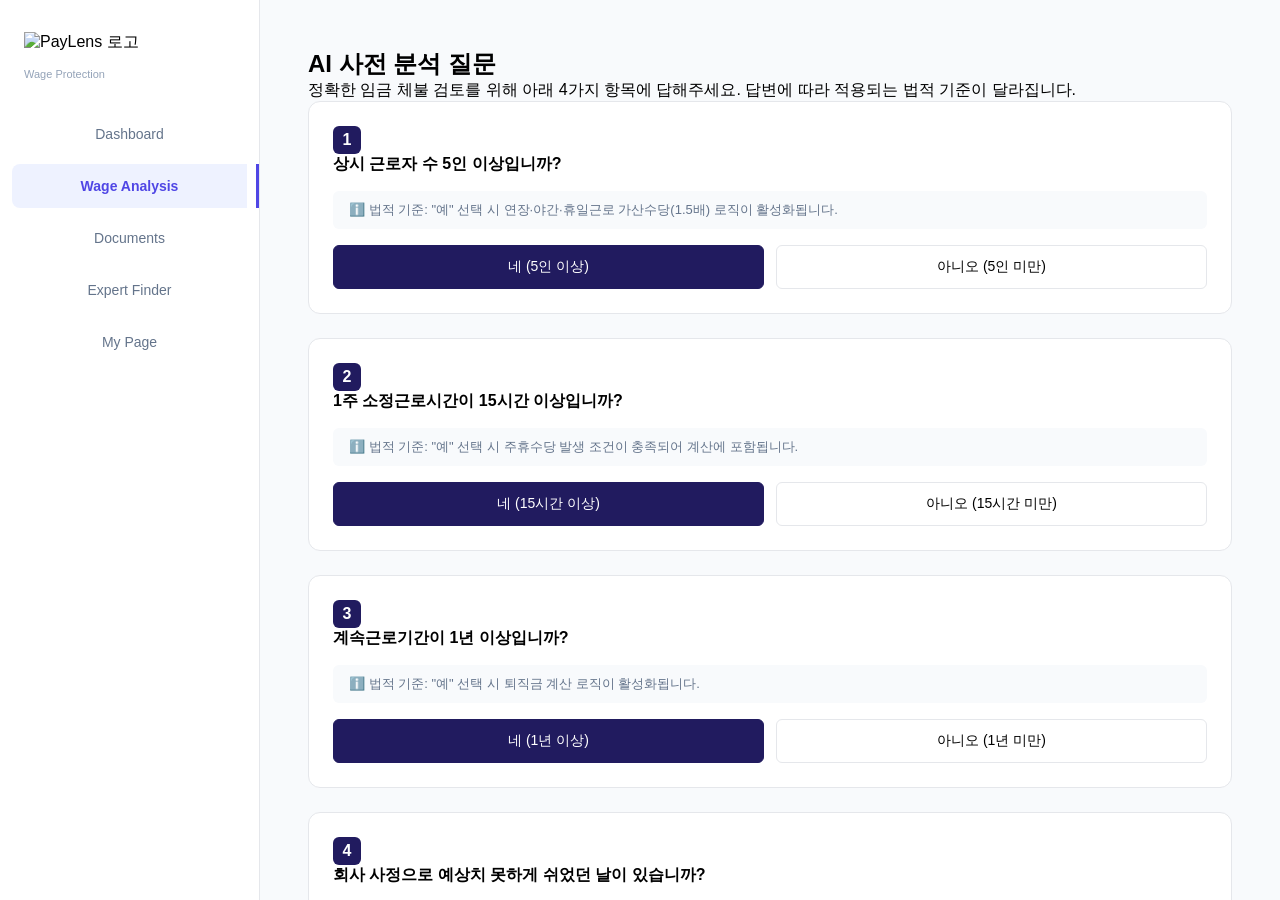
==== analysis.html @ aee92594 "로그인 창 추가" ====
<!DOCTYPE html>
<html lang="en">
<head>
    <meta charset="UTF-8">
    <meta name="viewport" content="width=device-width, initial-scale=1.0">
    <title>대쉬보드 뼈대</title>
    <link rel="stylesheet" href="dashboard.css">
</head>
<body>
    <!-- 사이드바 구역 -->
    <aside class="sidebar">
        <div class="sidebar-logo">
            <img src="https://i.postimg.cc/htrdm6VM/Pay-Lens-logo.png" 
            alt="PayLens 로고"
            class="logo-img"
            fetchpriority="high"
            >
        </div>
        <p class="logo-subtitle">Wage Protection</p>
        <nav class="sidebar-nav">
            <a href="dashboard.html">Dashboard</a>
            <a href="analysis.html" class="active">Wage Analysis</a>
            <a href="documents.html">Documents</a>
            <a href="finder.html">Expert Finder</a>
            <a href="mypage.html">My Page</a>
        </nav>
    </aside>
    <main class="main-content">
        <div class="analysis-header">
            <h2>AI 사전 분석 질문</h2>
            <p>정확한 임금 체불 검토를 위해 아래 4가지 항목에 답해주세요. 답변에 따라 적용되는 법적 기준이 달라집니다.</p>
        </div>

            <!-- 질문 카드 1 -->
        <div class="question-card">
            <div class="card-top">
                <span class="q-number">1</span>
                <h4 class="q-text">상시 근로자 수 5인 이상입니까?</h4>
            </div>
            <p class="legal-info">
                <span class="info-icon">ℹ️</span> 
                법적 기준: "예" 선택 시 연장·야간·휴일근로 가산수당(1.5배) 로직이 활성화됩니다.
            </p>
            <div class="selection-group">
                <button class="select-btn active">네 (5인 이상)</button>
                <button class="select-btn">아니오 (5인 미만)</button>
            </div>
        </div>
        
            <!-- 질문 카드 2 -->
        <div class="question-card">
            <div class="card-top">
                <span class="q-number">2</span>
                <h4 class="q-text">1주 소정근로시간이 15시간 이상입니까?</h4>
            </div>
            <p class="legal-info">
                <span class="info-icon">ℹ️</span> 
                법적 기준:  "예" 선택 시 주휴수당 발생 조건이 충족되어 계산에 포함됩니다.
            </p>
            <div class="selection-group">
                <button class="select-btn active">네 (15시간 이상)</button>
                <button class="select-btn">아니오 (15시간 미만)</button>
            </div>
        </div>

            <!-- 질문 카드 3 -->
        <div class="question-card">
            <div class="card-top">
                <span class="q-number">3</span>
                <h4 class="q-text">계속근로기간이 1년 이상입니까?</h4>
            </div>
            <p class="legal-info">
                <span class="info-icon">ℹ️</span> 
                법적 기준: "예" 선택 시 퇴직금 계산 로직이 활성화됩니다.
            </p>
            <div class="selection-group">
                <button class="select-btn active">네 (1년 이상)</button>
                <button class="select-btn">아니오 (1년 미만)</button>
            </div>
        </div>

            <!-- 질문 카드 4 -->
        <div class="question-card">
            <div class="card-top">
                <span class="q-number">4</span>
                <h4 class="q-text">회사 사정으로 예상치 못하게 쉬었던 날이 있습니까?</h4>
            </div>
            <p class="legal-info">
                <span class="info-icon">ℹ️</span> 
                법적 기준: "예" 선택 시 휴업수당(평균임금의 70%) 청구 가능성이 검토됩니다.
            </p>
            <div class="selection-group">
                <button class="select-btn active">네 (휴업 경험 있음)</button>
                <button class="select-btn">아니오 (없음)</button>
            </div>
        </div>

        <!-- 아래에 '분석 시작하기' 버튼 추가 -->
        <div class="action-footer">
            <button class="start-analysis-btn" onclick="location.href='loading.html'">분석 시작하기</button>
        </div>
    </main>
</body>
</html>
---- dashboard.css ----
/* 기본 뼈대 */
* {
    margin: 0;
    padding: 0;
    box-sizing: border-box;
}

body {
    font-family: 'Pretendard', -apple-system, sans-serif;
    display: flex;       /* 좌우로 나란히 배치 */
    height: 100vh;       /* 화면 높이 100% 꽉 채우기 (전체 스크롤 방지) */
    width: 100vw;
    overflow: hidden; 
}

/* ==========================================
   사이드바
   ========================================== */
.sidebar {
    width: 260px;
    background-color: #ffffff;
    border-right: 1px solid #E5E7EB;
    display: flex;
    flex-direction: column;
    flex-shrink: 0;
}


.sidebar-logo {
    padding: 32px 24px 0 24px;
}

.logo-img {
    height: 32px;
    width: auto;
    display: block;
}

.logo-subtitle {
    margin: 4px 24px 32px 24px;
    font-size: 11px;
    color: #94A3B8;
    font-weight: 500;
}

/* ==========================================
   메뉴 네비게이션
   ========================================== */
.sidebar-nav {
    display: flex;
    flex-direction: column;
    padding: 0 12px;
}

.sidebar-nav a {
    text-decoration: none;  
    display: flex;
    justify-content: center;
    align-items: center;
    padding: 14px 20px;
    margin-bottom: 8px;
    
    color: #64748B;
    font-size: 14px;
    font-weight: 500;
    border-radius: 8px;
    transition: all 0.2s ease;
}

.sidebar-nav a:hover {
    background-color: #F1F5F9;
    color: #4F46E5;
}

.sidebar-nav a.active {
    background-color: #EEF2FF; 
    color: #4F46E5;            
    font-weight: 600;
    position: relative;
    border-radius: 8px 0 0 8px;
}

.sidebar-nav a.active::after {
    content: "";
    position: absolute;
    right: -12px;
    top: 0;
    bottom: 0;
    width: 3px;
    background-color: #4F46E5;
}

/* ==========================================
   메인 콘텐츠
   ========================================== */
.main-content {
    flex: 1;
    background-color: #F8FAFC;
    overflow-y: auto;
    padding: 48px;
}
/* ==========================================
   메인 콘텐츠 내부 디자인
   ========================================== */
.dashboard-header {
    margin-bottom: 32px;
}

.dashboard-header h2 {
    font-size: 24px;
    font-weight: 700;
    color: #1E293B;
    margin-bottom: 8px;
}

.dashboard-header p {
    font-size: 14px;
    color: #64748B;
}

/* 흰색 배경의 업로드 카드 */
.upload-card {
    background-color: #ffffff;
    border: 1px solid #E5E7EB;
    border-radius: 12px; /* 모서리 둥글게 */
    padding: 32px;
}

.card-title {
    font-size: 18px;
    font-weight: 600;
    color: #1E293B;
    margin-bottom: 24px;
}

.upload-area {
    border: 2px dashed #CBD5E1;
    background-color: #F8FAFC;
    border-radius: 8px;
    padding: 60px 20px;
    
    display: flex;
    flex-direction: column;
    align-items: center;
    justify-content: center;
    text-align: center;
}

.file-input {
    display: none; 
}

.upload-icon {
    font-size: 32px;
    margin-bottom: 16px;
}

.upload-title {
    font-size: 16px;
    font-weight: 600;
    color: #334155;
    margin-bottom: 8px;
}

.upload-subtitle {
    font-size: 13px;
    color: #94A3B8;
    margin-bottom: 24px;
}

.upload-btn {
    background-color: #211B5F; /* 사진과 비슷한 짙은 남색 */
    color: #ffffff;
    padding: 10px 24px;
    border-radius: 6px;
    font-size: 14px;
    font-weight: 500;
    cursor: pointer; /* 마우스 올리면 손가락 모양으로 */
    transition: background-color 0.2s;
}

.upload-btn:hover {
    background-color: #312E81;
}
/* 질문 카드 전체 박스 */
.question-card {
    background: white;
    border: 1px solid #E5E7EB;
    border-radius: 12px;
    padding: 24px;
    margin-bottom: 24px;
}

/* 숫자 아이콘 */
.q-number {
    background: #211B5F;
    color: white;
    width: 28px;
    height: 28px;
    display: inline-flex;
    align-items: center;
    justify-content: center;
    border-radius: 6px;
    margin-right: 12px;
    font-weight: bold;
}

/* 법적 기준 텍스트 */
.legal-info {
    font-size: 13px;
    color: #64748B;
    background: #F8FAFC;
    padding: 10px 16px;
    border-radius: 6px;
    margin: 16px 0;
}

/* 선택 버튼 그룹 */
.selection-group {
    display: flex;
    gap: 12px;
}

.select-btn {
    flex: 1;
    padding: 12px;
    border: 1px solid #E5E7EB;
    background: white;
    border-radius: 6px;
    cursor: pointer;
    font-size: 14px;
    transition: 0.2s;
}

/* 선택되었을 때 (Active) */
.select-btn.active {
    background: #211B5F;
    color: white;
    border-color: #211B5F;
}
/* 분석 시작하기 버튼을 감싸는 구역 */
.action-footer {
    width: 100%;
    margin-top: 40px;
    display: flex;
    justify-content: flex-end; /* 🌟 버튼을 오른쪽 끝으로 보냅니다 */
}

.start-analysis-btn {
    background-color: #211B5F; /* 진한 남색 */
    color: white;
    padding: 12px 40px;
    border: none;
    border-radius: 6px;
    font-size: 16px;
    font-weight: 600;
    cursor: pointer;
    transition: background 0.2s;
}

.start-analysis-btn:hover {
    background-color: #312E81;
}
/* 1. 위아래로 움직이는 스캔 라인 애니메이션 */
@keyframes scanning {
    0% { top: 0%; }
    100% { top: 100%; }
}

.scan-line {
    position: absolute;
    width: 100%;
    height: 4px;
    background: linear-gradient(to right, transparent, #4F46E5, transparent);
    box-shadow: 0 0 15px #4F46E5;
    z-index: 10;
    /* 🌟 여기서 애니메이션을 실행합니다: 2초 동안 계속 위아래로! */
    animation: scanning 2s linear infinite alternate;
}

/* 1. 회전 애니메이션 정의 */
@keyframes smooth-rotate {
    0% { transform: rotate(0deg); }
    100% { transform: rotate(360deg); }
}

/* 2. 아이콘 스타일 */
.status-icon.spin {
    display: inline-flex;
    align-items: center;
    justify-content: center;
    
    font-size: 20px; /* 화살표 크기 */
    color: #4F46E5;  /* 브랜드 컬러 (보라색) */
    
    /* 🌟 요란하지 않게 만드는 포인트: 
       속도를 2초로 늦추고(2s), 
       linear 대신 'ease-in-out'을 쓰면 회전이 더 부드럽습니다. */
    animation: smooth-rotate 2s ease-in-out infinite;
    
    /* 원 모양 배경 (선택사항) */
    width: 36px;
    height: 36px;
    background-color: #EEF2FF;
    border-radius: 50%;
}

/* --- 기본 레이아웃 디자인 --- */
.loading-card {
    background: white;
    border-radius: 16px;
    display: flex;
    padding: 40px;
    gap: 40px;
    box-shadow: 0 4px 20px rgba(0,0,0,0.05);
}

.doc-mockup {
    width: 200px;
    height: 260px;
    background: #F1F5F9;
    border-radius: 8px;
    position: relative; /* 스캔 라인의 기준점 */
    overflow: hidden;   /* 라인이 박스 밖으로 안 나가게 */
}

.status-item {
    display: flex;
    align-items: center;
    gap: 15px;
    margin-bottom: 25px;
    opacity: 0.5; /* 기본은 흐리게 */
}

.status-item.done, .status-item.loading {
    opacity: 1; /* 완료나 로딩 중인 것만 진하게 */
}

.status-icon {
    width: 32px;
    height: 32px;
    background: #F1F5F9;
    border-radius: 50%;
    display: flex;
    align-items: center;
    justify-content: center;
}

.status-item.done .status-icon {
    background: #EEF2FF;
    color: #4F46E5;
}
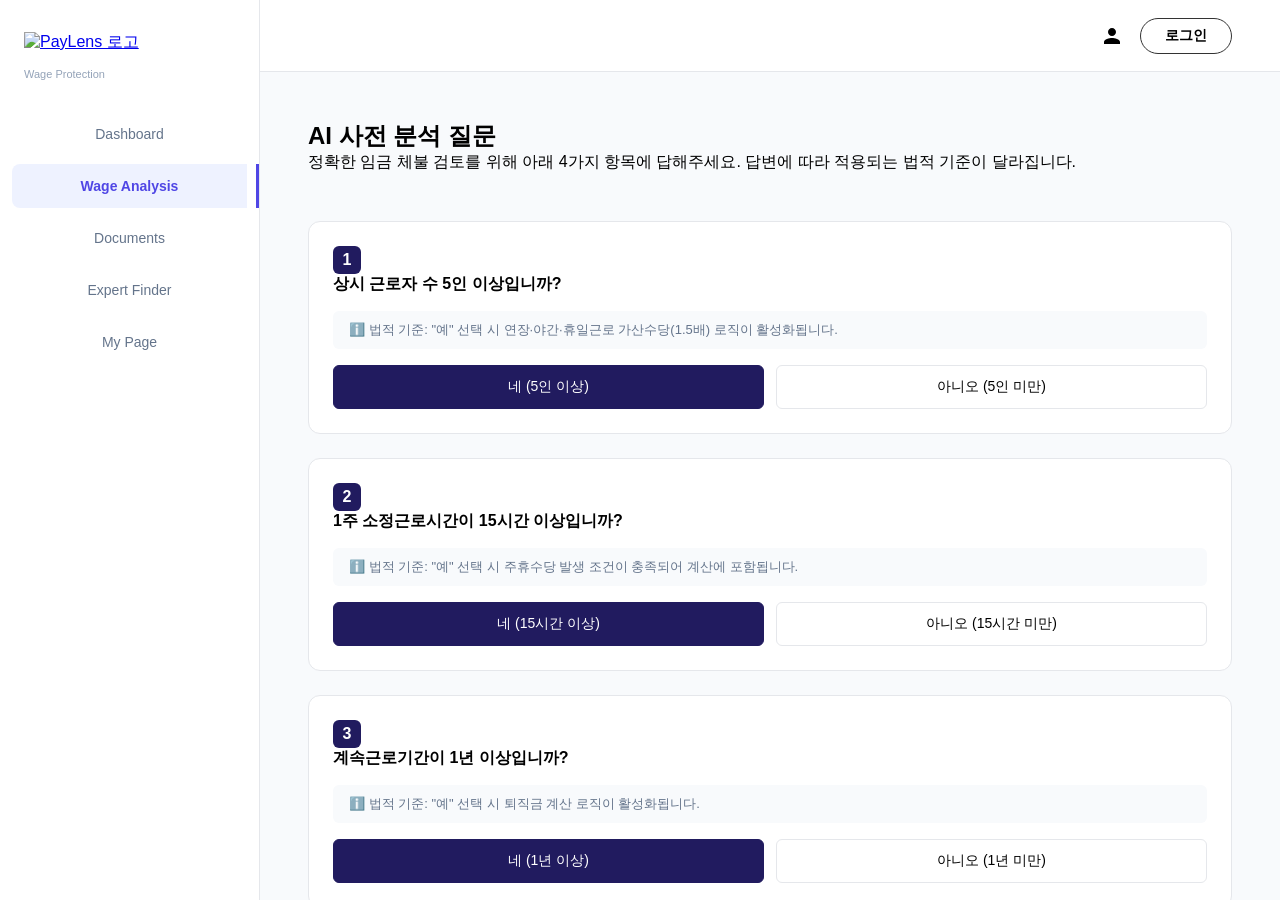
==== commit c329bb4e: "Add files via upload 대쉬보드 수정 : 로그인 버튼" ====
--- a/analysis.html
+++ b/analysis.html
@@ -10,11 +10,13 @@
     <!-- 사이드바 구역 -->
     <aside class="sidebar">
         <div class="sidebar-logo">
-            <img src="https://i.postimg.cc/htrdm6VM/Pay-Lens-logo.png" 
-            alt="PayLens 로고"
-            class="logo-img"
-            fetchpriority="high"
-            >
+            <a href="index.html">
+                <img src="https://i.postimg.cc/htrdm6VM/Pay-Lens-logo.png" 
+                alt="PayLens 로고"
+                class="logo-img"
+                fetchpriority="high"
+                >
+            </a>
         </div>
         <p class="logo-subtitle">Wage Protection</p>
         <nav class="sidebar-nav">
@@ -30,6 +32,14 @@
             <h2>AI 사전 분석 질문</h2>
             <p>정확한 임금 체불 검토를 위해 아래 4가지 항목에 답해주세요. 답변에 따라 적용되는 법적 기준이 달라집니다.</p>
         </div>
+
+        <div class="user-actions">
+            <svg class="icon-user" viewBox="0 0 24 24" fill="black" width="24" height="24">
+                <path d="M12 12c2.21 0 4-1.79 4-4s-1.79-4-4-4-4 1.79-4 4 1.79 4 4 4zm0 2c-2.67 0-8 1.34-8 4v2h16v-2c0-2.66-5.33-4-8-4z"/>
+            </svg>
+            <button class="btn-login">로그인</button>
+        </div>
+       
 
             <!-- 질문 카드 1 -->
         <div class="question-card">
--- a/dashboard.css
+++ b/dashboard.css
@@ -97,11 +97,14 @@
     flex: 1;
     background-color: #F8FAFC;
     overflow-y: auto;
-    padding: 48px;
+    /* 🌟 상단 패딩을 크게 늘려서 전체 내용물을 아래로 쑥 내립니다 */
+    /* 위쪽 패딩을 120px로 늘림 (위 120px, 우 48px, 아래 48px, 좌 48px) */
+    padding: 120px 48px 48px 48px; 
 }
 /* ==========================================
    메인 콘텐츠 내부 디자인
    ========================================== */
+
 .dashboard-header {
     margin-bottom: 32px;
 }
@@ -118,11 +121,44 @@
     color: #64748B;
 }
 
+.analysis-header {
+    margin-bottom: 48px;
+}
+
+.user-actions {
+    display: flex;
+    align-items: center;
+    justify-content: flex-end;
+    gap: 16px;
+    
+    position: fixed; /* 위치 고정 */
+    top: 0;
+    right: 0;
+    left: 260px; 
+    
+    height: 72px;
+    background-color: #ffffff; 
+    border-bottom: 1px solid #E5E7EB;
+    padding: 0 48px;
+    
+    z-index: 100;    
+}
+
+.btn-login {
+    padding: 8px 24px;
+    border: 1px solid #333;
+    border-radius: 30px;
+    background-color: #fff;
+    font-size: 14px;
+    font-weight: bold;
+    cursor: pointer;
+}
+
 /* 흰색 배경의 업로드 카드 */
 .upload-card {
     background-color: #ffffff;
     border: 1px solid #E5E7EB;
-    border-radius: 12px; /* 모서리 둥글게 */
+    border-radius: 12px;
     padding: 32px;
 }
 
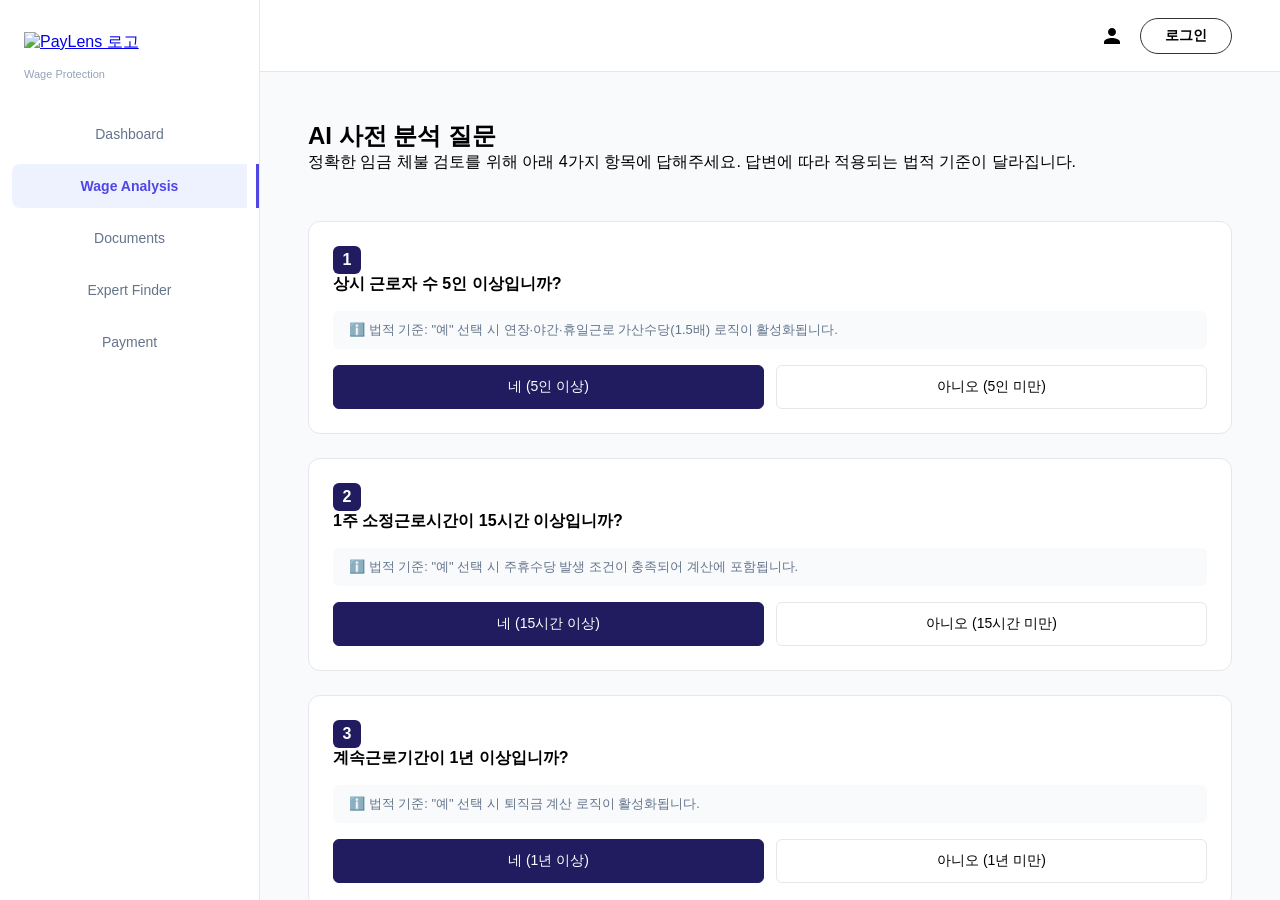
==== commit 623266c9: "Add files via upload payment 창 추가" ====
--- a/analysis.html
+++ b/analysis.html
@@ -22,9 +22,9 @@
         <nav class="sidebar-nav">
             <a href="dashboard.html">Dashboard</a>
             <a href="analysis.html" class="active">Wage Analysis</a>
-            <a href="documents.html">Documents</a>
-            <a href="finder.html">Expert Finder</a>
-            <a href="mypage.html">My Page</a>
+            <a href="#">Documents</a>
+            <a href="#">Expert Finder</a>
+            <a href="payment.html">Payment</a>
         </nav>
     </aside>
     <main class="main-content">
@@ -37,7 +37,7 @@
             <svg class="icon-user" viewBox="0 0 24 24" fill="black" width="24" height="24">
                 <path d="M12 12c2.21 0 4-1.79 4-4s-1.79-4-4-4-4 1.79-4 4 1.79 4 4 4zm0 2c-2.67 0-8 1.34-8 4v2h16v-2c0-2.66-5.33-4-8-4z"/>
             </svg>
-            <button class="btn-login">로그인</button>
+            <button class="btn-login" onclick="location.href='login.html'">로그인</button>
         </div>
        
 
--- a/dashboard.css
+++ b/dashboard.css
@@ -385,4 +385,337 @@
 .status-item.done .status-icon {
     background: #EEF2FF;
     color: #4F46E5;
+}
+/* 결과 페이지 전용 헤더 */
+.result-header {
+    display: flex;
+    justify-content: space-between;
+    align-items: center;
+    margin-bottom: 24px;
+}
+
+.badge-alert {
+    background-color: #FEE2E2;
+    color: #EF4444;
+    padding: 6px 14px;
+    border-radius: 20px;
+    font-size: 13px;
+    font-weight: 600;
+}
+
+/* 그리드 레이아웃 */
+.summary-grid, .footer-grid {
+    display: grid;
+    grid-template-columns: 1fr 1.5fr; /* 왼쪽은 좁게, 오른쪽은 넓게 */
+    gap: 24px;
+    margin-bottom: 24px;
+}
+
+.footer-grid { grid-template-columns: 1fr 1fr; } /* 하단은 1:1 */
+
+.res-card {
+    background: white;
+    border: 1px solid #E5E7EB;
+    border-radius: 12px;
+    padding: 24px;
+}
+
+/* 미지급액 강조 */
+.amount-main {
+    font-size: 32px;
+    color: #DC2626;
+    margin: 12px 0;
+}
+
+.btn-dispute {
+    width: 100%;
+    background: #B91C1C;
+    color: white;
+    border: none;
+    padding: 12px;
+    border-radius: 6px;
+    cursor: pointer;
+    font-weight: 600;
+}
+
+/* 상세 내역 테이블 리스트 */
+.section-header {
+    display: flex;
+    justify-content: space-between;
+    margin-bottom: 20px;
+}
+
+.table-row {
+    display: flex;
+    justify-content: space-between;
+    padding: 16px 0;
+    border-bottom: 1px solid #F1F5F9;
+}
+
+.table-row.alert-row {
+    background-color: #FFF7ED; /* 경고 줄 연한 주황 배경 */
+    margin: 0 -24px;
+    padding: 16px 24px;
+}
+
+.row-info { display: flex; gap: 16px; align-items: center; }
+.row-values { display: flex; gap: 40px; text-align: right; }
+.val-box { display: flex; flex-direction: column; min-width: 80px; }
+.diff-minus { color: #DC2626; font-weight: 600; }
+
+/* 하단 CTA 카드 (남색 배경) */
+.cta-card {
+    background-color: #1E1B4B;
+    color: white;
+    padding: 30px;
+    border-radius: 12px;
+}
+
+.cta-btns { display: flex; gap: 12px; margin-top: 20px; }
+.btn-white { flex: 1; background: white; border: none; padding: 10px; border-radius: 6px; cursor: pointer; }
+.btn-indigo { flex: 1; background: #312E81; color: white; border: none; padding: 10px; border-radius: 6px; cursor: pointer; }
+
+/* 결제 */
+
+.payment-wrapper {
+    display: grid;
+    grid-template-columns: 350px 1fr;
+    gap: 24px;
+    padding: 0 40px 40px 40px;
+    align-items: start;
+    max-width: 1100px;
+}
+
+.plan-card {
+    background-color: #ffffff;
+    border: 1px solid #E2E8F0;
+    border-radius: 8px;
+    padding: 32px;
+    position: relative;
+    box-shadow: 0 2px 4px rgba(0,0,0,0.02);
+}
+
+.badge-recommend {
+    position: absolute;
+    top: 12px;
+    right: 24px;
+    background-color: #1E1B4B; /* 진한 남색 */
+    color: #ffffff;
+    font-size: 12px;
+    font-weight: 600;
+    padding: 4px 12px;
+    border-radius: 4px;
+}
+
+.plan-title {
+    font-size: 16px;
+    color: #334155;
+    font-weight: 600;
+    margin-bottom: 16px;
+}
+
+.plan-price {
+    margin-bottom: 24px;
+    padding-bottom: 24px;
+    border-bottom: 1px solid #F1F5F9;
+}
+
+.plan-price strong {
+    font-size: 32px;
+    color: #1E1B4B;
+    font-weight: 800;
+}
+
+.plan-price span {
+    font-size: 14px;
+    color: #94A3B8;
+}
+
+.plan-features {
+    list-style: none;
+    margin-bottom: 32px;
+}
+
+.plan-features li {
+    font-size: 13px;
+    color: #475569;
+    margin-bottom: 16px;
+    display: flex;
+    align-items: center;
+}
+
+.check-icon {
+    background-color: #1E1B4B;
+    color: white;
+    border-radius: 50%;
+    width: 16px;
+    height: 16px;
+    display: inline-flex;
+    justify-content: center;
+    align-items: center;
+    font-size: 10px;
+    margin-right: 12px;
+}
+
+.security-notice {
+    background-color: #F8FAFC;
+    border: 1px solid #E2E8F0;
+    border-radius: 6px;
+    padding: 16px;
+    display: flex;
+    align-items: flex-start;
+    gap: 12px;
+}
+
+.shield-icon {
+    font-size: 16px;
+}
+
+.security-notice p {
+    font-size: 11px;
+    color: #64748B;
+    line-height: 1.4;
+}
+
+.payment-card {
+    background-color: #ffffff;
+    border: 1px solid #E2E8F0;
+    border-radius: 8px;
+    padding: 40px;
+    box-shadow: 0 2px 4px rgba(0,0,0,0.02);
+}
+
+.payment-title {
+    font-size: 16px;
+    font-weight: 600;
+    color: #334155;
+    margin-bottom: 24px;
+}
+
+/* 결제 수단 버튼들 */
+.payment-methods {
+    display: grid;
+    grid-template-columns: 1fr 1fr 1fr;
+    gap: 12px;
+    margin-bottom: 32px;
+    padding-bottom: 32px;
+    border-bottom: 1px solid #F1F5F9;
+}
+
+.method-btn {
+    background: #ffffff;
+    border: 1px solid #E2E8F0;
+    border-radius: 6px;
+    padding: 16px 8px;
+    display: flex;
+    flex-direction: column;
+    align-items: center;
+    gap: 8px;
+    font-size: 13px;
+    color: #64748B;
+    cursor: pointer;
+    transition: 0.2s;
+}
+
+.method-btn .method-icon {
+    font-size: 20px;
+}
+
+.method-btn:hover {
+    background: #F8FAFC;
+}
+
+.method-btn.active {
+    border: 2px solid #1E1B4B;
+    color: #1E1B4B;
+    font-weight: 600;
+    background: #FAFAFF;
+}
+
+/* 폼 입력 영역 */
+.payment-form {
+    margin-bottom: 40px;
+}
+
+.form-group {
+    margin-bottom: 20px;
+    display: flex;
+    flex-direction: column;
+}
+
+.form-group label {
+    font-size: 12px;
+    font-weight: 600;
+    color: #475569;
+    margin-bottom: 8px;
+}
+
+.form-group input {
+    padding: 12px 16px;
+    border: 1px solid #CBD5E1;
+    border-radius: 6px;
+    font-size: 14px;
+    color: #334155;
+    outline: none;
+}
+
+.form-group input::placeholder {
+    color: #94A3B8;
+}
+
+.form-group input:focus {
+    border-color: #1E1B4B;
+}
+
+.form-row {
+    display: flex;
+    gap: 16px;
+}
+
+.half-width {
+    flex: 1;
+}
+
+/* 하단 결제 금액 및 버튼 */
+.payment-summary {
+    display: flex;
+    justify-content: space-between;
+    align-items: center;
+    margin-bottom: 24px;
+}
+
+.payment-summary span {
+    font-size: 14px;
+    color: #475569;
+    font-weight: 500;
+}
+
+.total-price {
+    font-size: 24px;
+    color: #1E1B4B;
+    font-weight: 800;
+}
+
+.btn-submit {
+    width: 100%;
+    background-color: #1E1B4B;
+    color: #ffffff;
+    border: none;
+    padding: 16px;
+    border-radius: 6px;
+    font-size: 15px;
+    font-weight: 600;
+    cursor: pointer;
+    transition: background 0.2s;
+    margin-bottom: 12px;
+}
+
+.btn-submit:hover {
+    background-color: #312E81;
+}
+
+.encryption-notice {
+    text-align: center;
+    font-size: 11px;
+    color: #94A3B8;
 }
